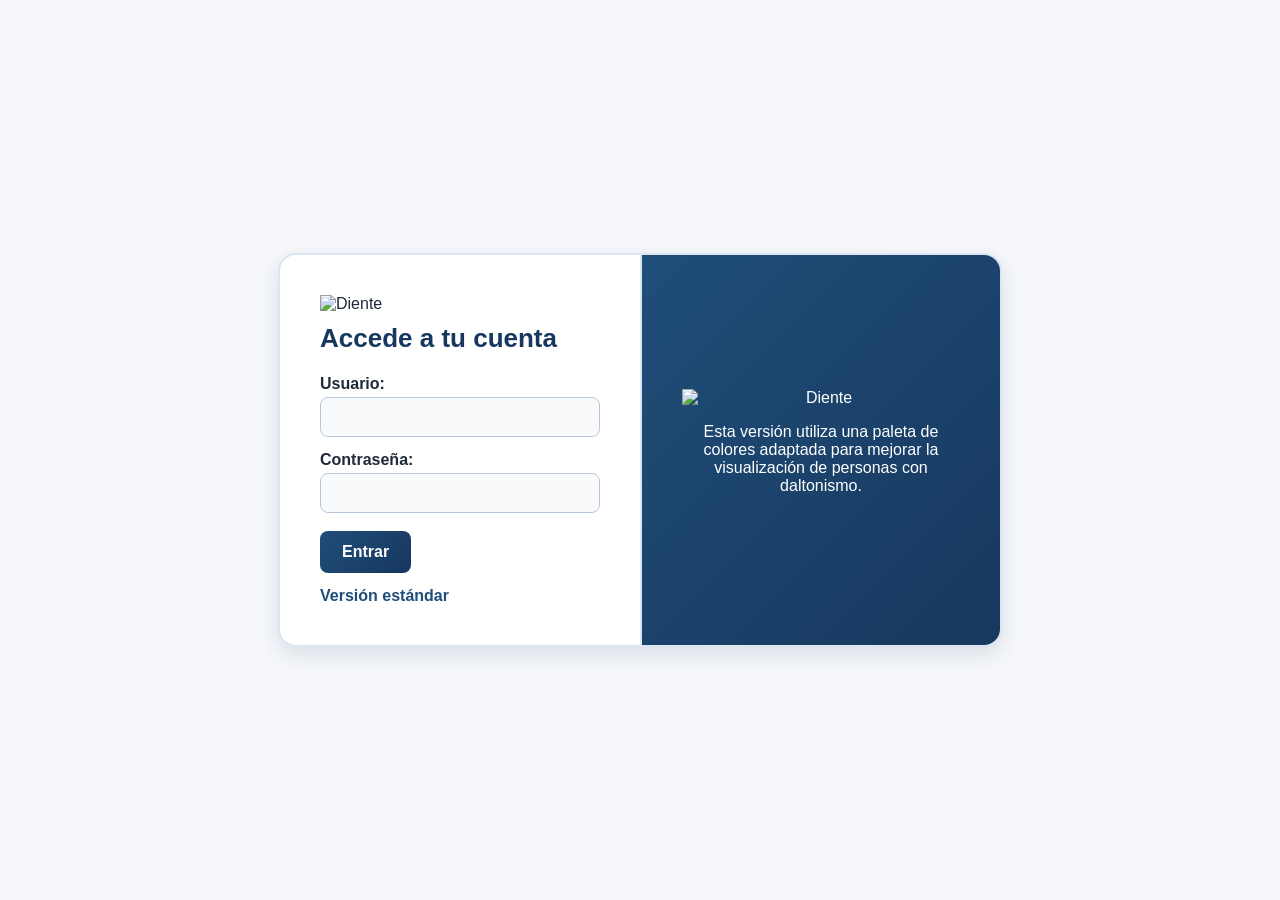
==== index_accesible.html @ ca10dcfa "Add files via upload" ====
<!DOCTYPE html>
<html lang="es">
<head>
    <meta charset="UTF-8">
    <title>Iniciar sesión (adaptado para daltonismo) - Consultorio Dental</title>
    <link rel="stylesheet" href="css/index_accesible.css">
</head>
<body>

    <div class="caja-login">

        <div class="lado-formulario">

            <img src="img/logoF.png" class="icono-grande" alt="Diente">
            <h2>Accede a tu cuenta</h2>


            <form method="POST" action="php/validar_login.php">

                <label for="usuario">Usuario:</label>
                <input type="text" name="usuario" id="usuario" required>

                <label for="contraseña">Contraseña:</label>
                <input type="password" name="contraseña" id="contraseña" required>

                <br>
                <input class="boton" type="submit" value="Entrar">
            </form>
            <a class="enlace" href="index.html">Versión estándar</a>

        </div>
        <div class="lado-imagen">
            <img src="img/dentista.png" class="icono-grande" alt="Diente">

            <p>
                Esta versión utiliza una paleta de colores adaptada para mejorar
                la visualización de personas con daltonismo.
            </p>
        </div>

    </div>

</body>
</html>
---- css/index_accesible.css ----
body {
    font-family: Arial, Helvetica, sans-serif;
    background: #F5F7FA;
    color: #1F2937;
    margin: 0;
    padding: 0;
    min-height: 100vh;
    display: flex;
    justify-content: center;
    align-items: center;
}

@keyframes aparecer {
    from {
        opacity: 0;
        transform: translateY(30px);
    }
    to {
        opacity: 1;
        transform: translateY(0);
    }
}

.caja-login {
    display: flex;
    width: 720px;
    max-width: 90%;
    background: #FFFFFF;
    border: 2px solid #DCE6F2;
    border-radius: 18px;
    overflow: hidden;
    box-shadow: 0 8px 20px rgba(23,55,94,0.12);
    animation: aparecer 0.8s ease;
}

.lado-formulario {
    width: 50%;
    padding: 40px;
    box-sizing: border-box;
}

.lado-imagen {
    width: 50%;
    padding: 40px;
    box-sizing: border-box;
    background: linear-gradient(135deg, #1F4E79 0%, #17375E 100%);
    border-left: 2px solid #DCE6F2;
    color: #FFFFFF;
    text-align: center;
    display: flex;
    flex-direction: column;
    justify-content: center;
}

.lado-imagen h2 {
    color: #FFFFFF;
}

.diente-grande {
    font-size: 90px;
    margin: 0;
}

h2 {
    color: #17375E;
    font-size: 26px;
    margin-top: 10px;
}

label {
    display: block;
    margin-top: 14px;
    margin-bottom: 4px;
    font-weight: bold;
    color: #1F2937;
}

input[type="text"],
input[type="password"] {
    width: 100%;
    box-sizing: border-box;
    padding: 10px;
    border: 1px solid #B8C8D8;
    border-radius: 8px;
    background: #F8FAFC;
    font-size: 16px;
    color: #1F2937;
}

input[type="text"]:focus,
input[type="password"]:focus {
    outline: none;
    border-color: #2C6AA0;
    box-shadow: 0 0 0 3px rgba(44,106,160,0.2);
}

.boton {
    display: inline-block;
    margin-top: 18px;
    padding: 12px 22px;
    border: none;
    border-radius: 8px;
    background: linear-gradient(135deg, #1F4E79 0%, #17375E 100%);
    color: #FFFFFF;
    font-size: 16px;
    font-weight: bold;
    text-decoration: none;
    cursor: pointer;
    transition: all 0.3s;
}

.boton:hover {
    background: linear-gradient(135deg, #2C6AA0 0%, #1F4E79 100%);
    transform: translateY(-2px);
}

.enlace {
    display: inline-block;
    margin-top: 14px;
    color: #1F4E79;
    text-decoration: none;
    font-weight: bold;
}

.enlace:hover {
    color: #2C6AA0;
    text-decoration: underline;
}

.error {
    background: #FFF3D6;
    border: 1px solid #E69F00;
    border-radius: 8px;
    color: #5A3B00;
    padding: 10px;
    margin-top: 12px;
}
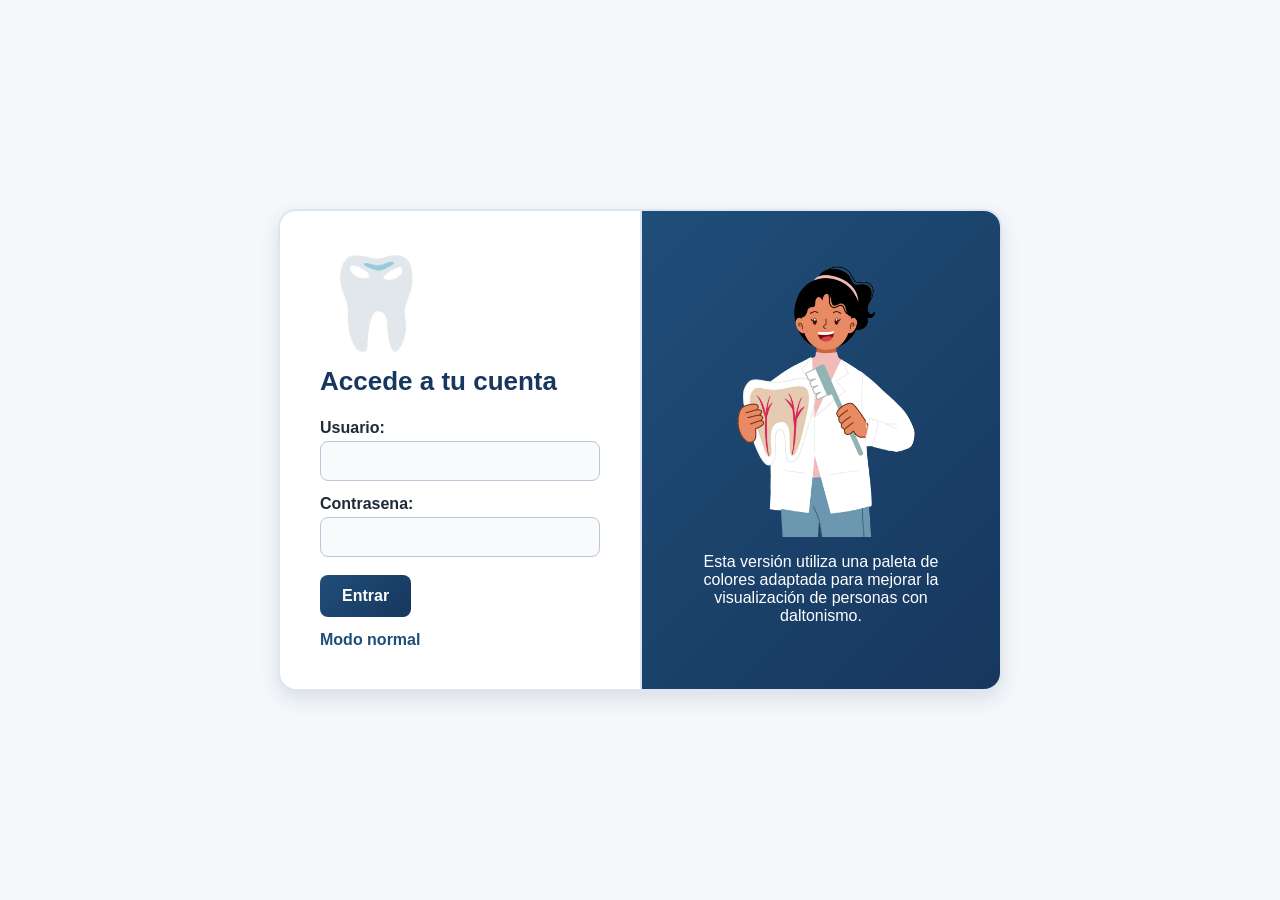
==== commit 8dac33a6: "Add files via upload" ====
--- a/index_accesible.html
+++ b/index_accesible.html
@@ -2,7 +2,8 @@
 <html lang="es">
 <head>
     <meta charset="UTF-8">
-    <title>Iniciar sesión (adaptado para daltonismo) - Consultorio Dental</title>
+    <title>Iniciar sesion (modo accesible) - Consultorio Dental</title>
+  
     <link rel="stylesheet" href="css/index_accesible.css">
 </head>
 <body>
@@ -11,24 +12,25 @@
 
         <div class="lado-formulario">
 
-            <img src="img/logoF.png" class="icono-grande" alt="Diente">
+            <p class="diente-grande">&#129463;</p>
             <h2>Accede a tu cuenta</h2>
-
 
             <form method="POST" action="php/validar_login.php">
 
                 <label for="usuario">Usuario:</label>
                 <input type="text" name="usuario" id="usuario" required>
 
-                <label for="contraseña">Contraseña:</label>
-                <input type="password" name="contraseña" id="contraseña" required>
+                <label for="contrasena">Contrasena:</label>
+                <input type="password" name="contrasena" id="contrasena" required>
 
                 <br>
                 <input class="boton" type="submit" value="Entrar">
             </form>
-            <a class="enlace" href="index.html">Versión estándar</a>
+
+            <a class="enlace" href="index.html">Modo normal</a>
 
         </div>
+
         <div class="lado-imagen">
             <img src="img/dentista.png" class="icono-grande" alt="Diente">
 
@@ -41,4 +43,4 @@
     </div>
 
 </body>
-</html>+</html>
